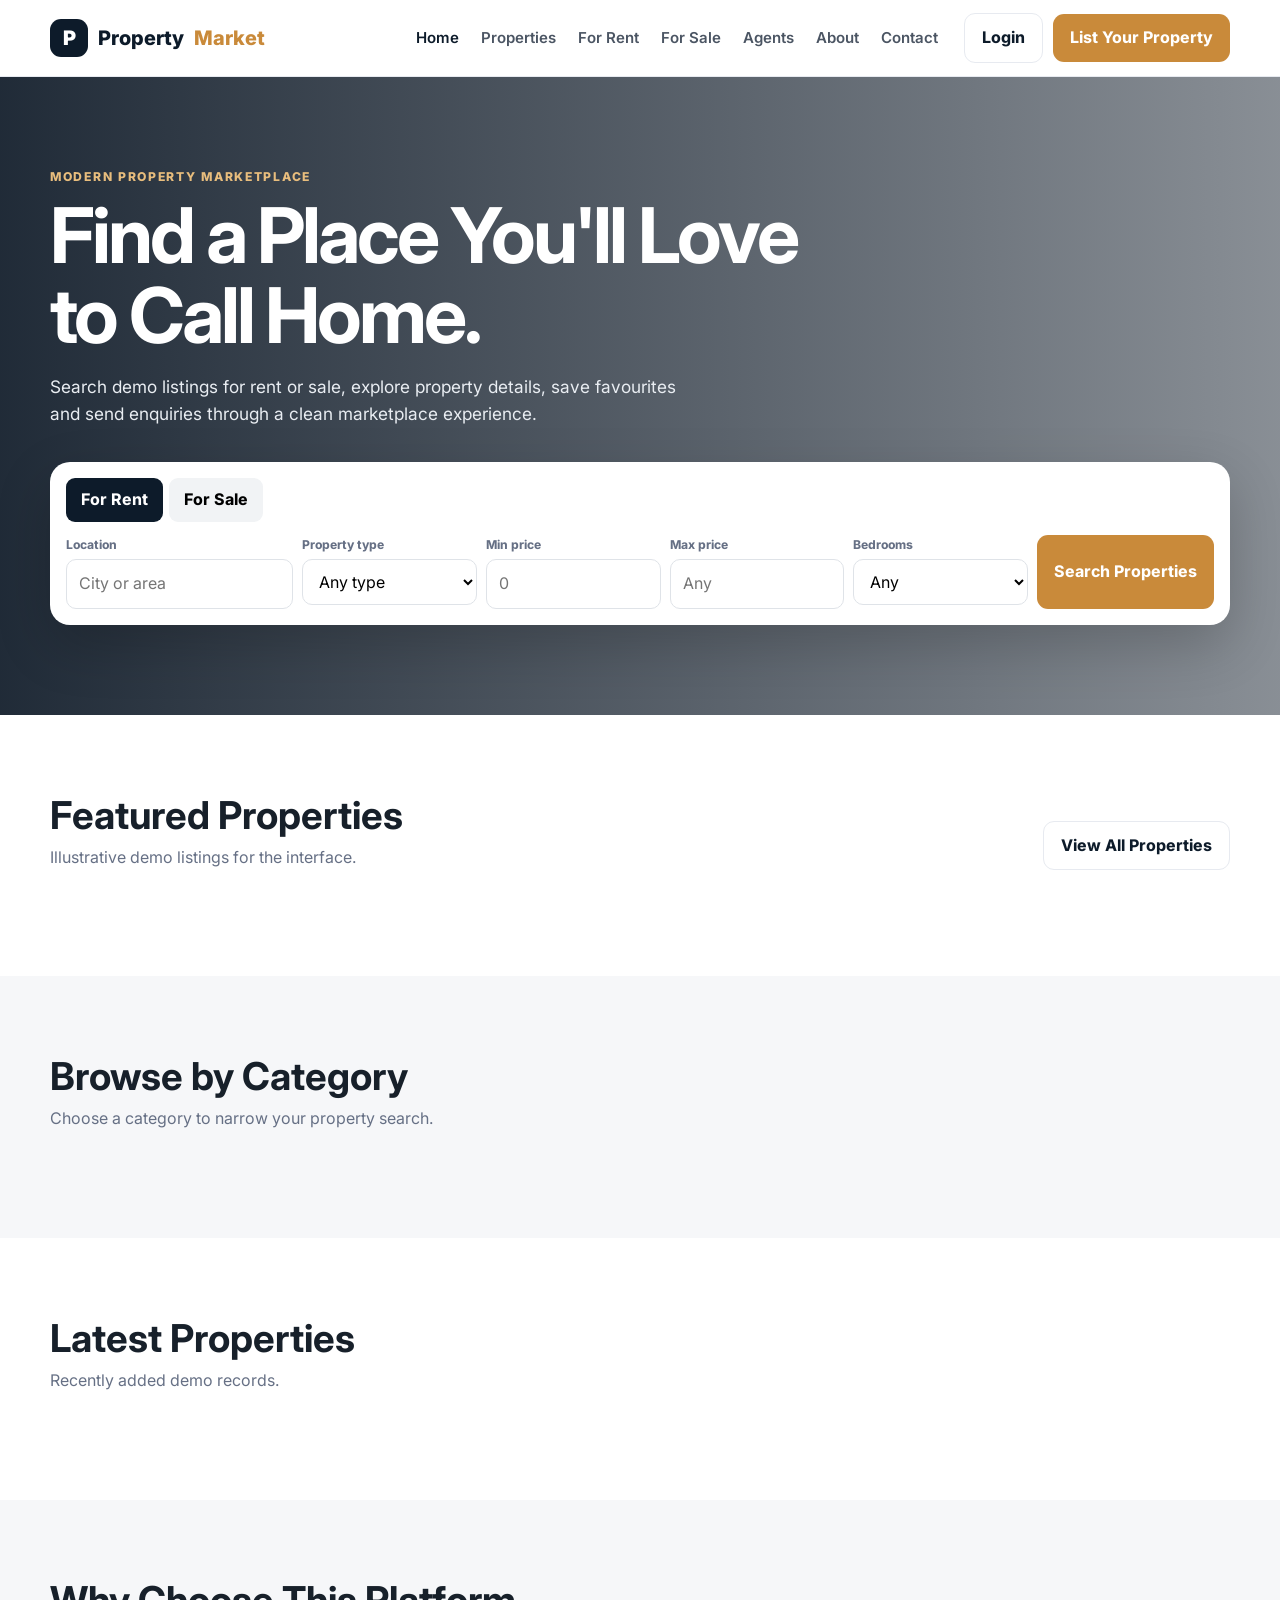
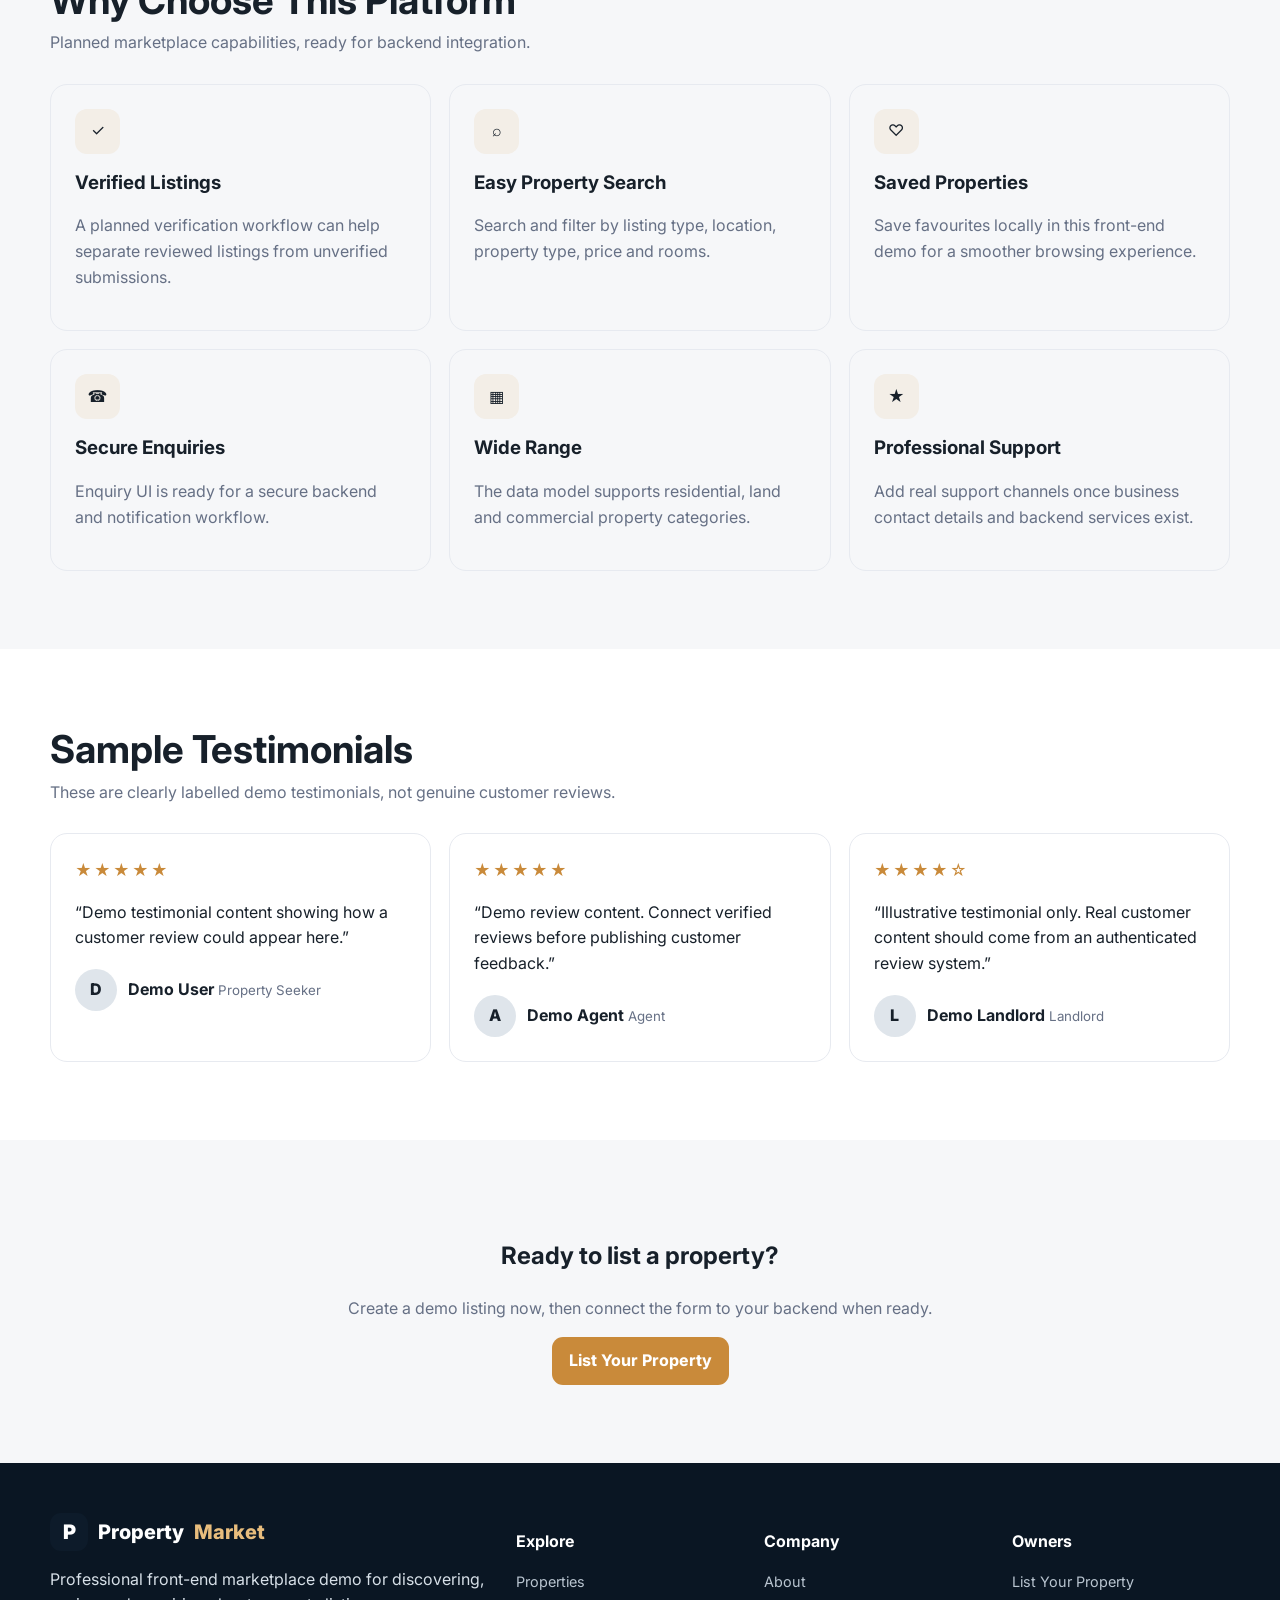
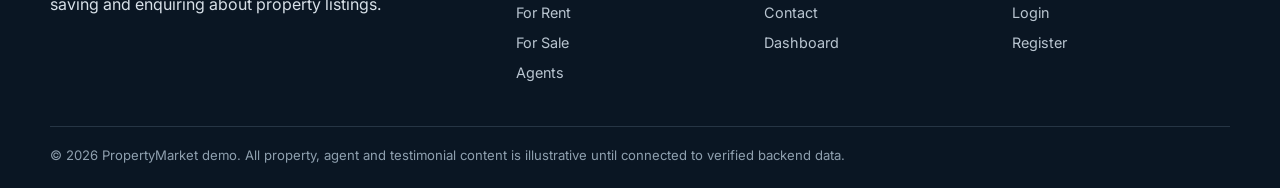
==== index.html @ e9b441b5 "add index" ====
<!doctype html>
<html lang="en"><head>
<meta charset="utf-8"><meta name="viewport" content="width=device-width,initial-scale=1">
<title>Home | Property Marketplace</title>
<meta name="description" content="Professional demo real-estate marketplace front end for property discovery, enquiries and listings.">
<meta property="og:title" content="Home | Property Marketplace"><meta property="og:description" content="Demo real-estate marketplace.">
<link rel="preconnect" href="https://fonts.googleapis.com"><link rel="preconnect" href="https://fonts.gstatic.com" crossorigin>
<link href="https://fonts.googleapis.com/css2?family=Inter:wght@400;500;600;700;800;900&display=swap" rel="stylesheet">
<link rel="stylesheet" href="style.css">
<link rel="stylesheet" href="responsive.css">
<link rel="stylesheet" href="dashboard.css">
<link rel="stylesheet" href="properties.js">
<link rel="stylesheet" href="app.js">
</head>
<body>
<header class="site-header"><div class="container nav">
<a class="logo" href="index.html"><span class="logo-mark">P</span> Property<span style="color:var(--accent)">Market</span></a>
<button class="menu-toggle" id="menuToggle" aria-label="Open navigation" aria-expanded="false">☰</button>
<nav class="nav-links" id="navLinks"><a class="active" href="index.html">Home</a><a class="" href="properties.html">Properties</a><a class="" href="properties.html?listingType=For%20Rent">For Rent</a><a class="" href="properties.html?listingType=For%20Sale">For Sale</a><a class="" href="agents.html">Agents</a><a class="" href="about.html">About</a><a class="" href="contact.html">Contact</a></nav>
<div class="nav-actions"><a class="btn btn-outline" href="login.html">Login</a><a class="btn btn-accent" href="list-property.html">List Your Property</a></div>
</div></header>

<main>
<section class="hero"><div class="container hero-inner"><div class="eyebrow">Modern property marketplace</div><h1>Find a Place You'll Love to Call Home.</h1><p>Search demo listings for rent or sale, explore property details, save favourites and send enquiries through a clean marketplace experience.</p>
<form class="search-panel" id="homeSearch"><div class="search-tabs"><button type="button" class="active" data-type="For Rent">For Rent</button><button type="button" data-type="For Sale">For Sale</button></div><input type="hidden" name="listingType" id="listingType" value="For Rent"><div class="search-grid">
<div class="field"><label>Location</label><input name="location" placeholder="City or area"></div><div class="field"><label>Property type</label><select name="propertyType"><option value="">Any type</option><option>Apartment</option><option>House</option><option>Duplex</option><option>Detached House</option><option>Terrace</option><option>Land</option><option>Commercial Property</option><option>Office</option><option>Shop</option></select></div>
<div class="field"><label>Min price</label><input name="minPrice" type="number" placeholder="0"></div><div class="field"><label>Max price</label><input name="maxPrice" type="number" placeholder="Any"></div><div class="field"><label>Bedrooms</label><select name="bedrooms"><option value="">Any</option><option>1</option><option>2</option><option>3</option><option>4</option><option>5</option></select></div><button class="btn btn-accent search-submit" type="submit">Search Properties</button>
</div></form></div></section>
<section class="section"><div class="container"><div class="section-head"><div><h2>Featured Properties</h2><p>Illustrative demo listings for the interface.</p></div><a class="btn btn-outline" href="properties.html">View All Properties</a></div><div class="cards" id="featuredGrid"></div></div></section>
<section class="section alt"><div class="container"><div class="section-head"><div><h2>Browse by Category</h2><p>Choose a category to narrow your property search.</p></div></div><div class="category-grid" id="categoryGrid"></div></div></section>
<section class="section"><div class="container"><div class="section-head"><div><h2>Latest Properties</h2><p>Recently added demo records.</p></div></div><div class="cards" id="latestGrid"></div></div></section>
<section class="section alt"><div class="container"><div class="section-head"><div><h2>Why Choose This Platform</h2><p>Planned marketplace capabilities, ready for backend integration.</p></div></div><div class="features">
<div class="feature"><div class="feature-icon">✓</div><h3>Verified Listings</h3><p class="muted">A planned verification workflow can help separate reviewed listings from unverified submissions.</p></div>
<div class="feature"><div class="feature-icon">⌕</div><h3>Easy Property Search</h3><p class="muted">Search and filter by listing type, location, property type, price and rooms.</p></div>
<div class="feature"><div class="feature-icon">♡</div><h3>Saved Properties</h3><p class="muted">Save favourites locally in this front-end demo for a smoother browsing experience.</p></div>
<div class="feature"><div class="feature-icon">☎</div><h3>Secure Enquiries</h3><p class="muted">Enquiry UI is ready for a secure backend and notification workflow.</p></div>
<div class="feature"><div class="feature-icon">▦</div><h3>Wide Range</h3><p class="muted">The data model supports residential, land and commercial property categories.</p></div>
<div class="feature"><div class="feature-icon">★</div><h3>Professional Support</h3><p class="muted">Add real support channels once business contact details and backend services exist.</p></div>
</div></div></section>
<section class="section"><div class="container"><div class="section-head"><div><h2>Sample Testimonials</h2><p>These are clearly labelled demo testimonials, not genuine customer reviews.</p></div></div><div class="testimonials">
<div class="testimonial"><div class="stars">★★★★★</div><p>“Demo testimonial content showing how a customer review could appear here.”</p><div class="person"><div class="avatar">D</div><div><strong>Demo User</strong><small class="muted"> Property Seeker</small></div></div></div>
<div class="testimonial"><div class="stars">★★★★★</div><p>“Demo review content. Connect verified reviews before publishing customer feedback.”</p><div class="person"><div class="avatar">A</div><div><strong>Demo Agent</strong><small class="muted"> Agent</small></div></div></div>
<div class="testimonial"><div class="stars">★★★★☆</div><p>“Illustrative testimonial only. Real customer content should come from an authenticated review system.”</p><div class="person"><div class="avatar">L</div><div><strong>Demo Landlord</strong><small class="muted"> Landlord</small></div></div></div>
</div></div></section>
<section class="section alt"><div class="container" style="text-align:center"><h2>Ready to list a property?</h2><p class="muted">Create a demo listing now, then connect the form to your backend when ready.</p><a class="btn btn-accent" href="list-property.html">List Your Property</a></div></section>
</main>

<footer class="site-footer"><div class="container"><div class="footer-grid">
<div><div class="logo" style="color:#fff"><span class="logo-mark">P</span> Property<span style="color:#e8bd7d">Market</span></div><p>Professional front-end marketplace demo for discovering, saving and enquiring about property listings.</p></div>
<div><h3>Explore</h3><a href="properties.html">Properties</a><a href="properties.html?listingType=For%20Rent">For Rent</a><a href="properties.html?listingType=For%20Sale">For Sale</a><a href="agents.html">Agents</a></div>
<div><h3>Company</h3><a href="about.html">About</a><a href="contact.html">Contact</a><a href="dashboard.html">Dashboard</a></div>
<div><h3>Owners</h3><a href="list-property.html">List Your Property</a><a href="login.html">Login</a><a href="register.html">Register</a></div>
</div><div class="copyright">© 2026 PropertyMarket demo. All property, agent and testimonial content is illustrative until connected to verified backend data.</div></div></footer>
<div id="toast" class="toast" role="status" aria-live="polite"></div><button id="backTop" class="backtop" aria-label="Back to top">↑</button>
<script src="js/properties.js"></script><script src="js/app.js"></script></body></html>
---- style.css ----
:root{
  --navy:#0d1b2a;--navy-2:#14283d;--ink:#17202a;--muted:#667085;
  --line:#e7eaf0;--bg:#f6f7f9;--white:#fff;--accent:#c98a3a;
  --accent-dark:#a86d25;--success:#198754;--danger:#c0392b;
  --radius:18px;--shadow:0 12px 35px rgba(13,27,42,.09);
  --container:1180px;
}
*{box-sizing:border-box}html{scroll-behavior:smooth}
body{margin:0;font-family:Inter,system-ui,-apple-system,BlinkMacSystemFont,"Segoe UI",sans-serif;color:var(--ink);background:var(--white);line-height:1.6}
img{max-width:100%;display:block}button,input,select,textarea{font:inherit}
button{cursor:pointer}.container{width:min(var(--container),calc(100% - 36px));margin:auto}
a{color:inherit;text-decoration:none}.muted{color:var(--muted)}.hidden{display:none!important}
.site-header{position:sticky;top:0;z-index:1000;background:rgba(255,255,255,.96);backdrop-filter:blur(14px);border-bottom:1px solid var(--line)}
.nav{height:76px;display:flex;align-items:center;gap:26px}
.logo{display:flex;align-items:center;gap:10px;font-size:1.25rem;font-weight:800;white-space:nowrap;color:var(--navy)}
.logo-mark{width:38px;height:38px;border-radius:11px;background:var(--navy);color:#fff;display:grid;place-items:center;font-weight:900}
.nav-links{display:flex;align-items:center;gap:22px;margin-left:auto}
.nav-links a{font-size:.94rem;color:#4b5563;font-weight:600}.nav-links a:hover,.nav-links a.active{color:var(--navy)}
.nav-actions{display:flex;align-items:center;gap:10px}
.btn{border:0;border-radius:11px;padding:11px 17px;font-weight:750;display:inline-flex;align-items:center;justify-content:center;gap:8px;transition:.2s}
.btn-primary{background:var(--navy);color:#fff}.btn-primary:hover{background:#203b57;transform:translateY(-1px)}
.btn-accent{background:var(--accent);color:#fff}.btn-accent:hover{background:var(--accent-dark)}
.btn-outline{background:#fff;border:1px solid var(--line);color:var(--navy)}.btn-outline:hover{border-color:#b9c1cc}
.btn-ghost{background:transparent;color:var(--navy)}
.menu-toggle{display:none;border:0;background:transparent;font-size:1.5rem}
.hero{min-height:610px;display:grid;place-items:center;background:linear-gradient(90deg,rgba(8,20,34,.9),rgba(8,20,34,.48)),url("../images/hero/hero-placeholder.svg") center/cover}
.hero-inner{padding:90px 0;color:#fff}
.eyebrow{text-transform:uppercase;letter-spacing:.14em;font-size:.76rem;font-weight:800;color:#e8bd7d}
.hero h1{font-size:clamp(2.4rem,6vw,5rem);line-height:1.03;max-width:760px;margin:10px 0 18px;letter-spacing:-.04em}
.hero p{max-width:650px;color:#e9edf2;font-size:1.08rem}
.search-panel{margin-top:34px;background:#fff;color:var(--ink);padding:16px;border-radius:20px;box-shadow:0 20px 55px rgba(0,0,0,.2)}
.search-tabs{display:flex;gap:6px;margin-bottom:13px}.search-tabs button{border:0;background:#f1f3f5;padding:9px 15px;border-radius:9px;font-weight:750}.search-tabs button.active{background:var(--navy);color:#fff}
.search-grid{display:grid;grid-template-columns:1.3fr 1fr 1fr 1fr 1fr auto;gap:9px}
.field{display:flex;flex-direction:column;gap:5px}.field label{font-size:.76rem;font-weight:750;color:#667085}.field input,.field select,.field textarea{width:100%;border:1px solid #dfe3e8;background:#fff;border-radius:10px;padding:11px 12px;outline:none}.field input:focus,.field select:focus,.field textarea:focus{border-color:var(--accent);box-shadow:0 0 0 3px rgba(201,138,58,.12)}
.section{padding:78px 0}.section.alt{background:var(--bg)}
.section-head{display:flex;align-items:end;justify-content:space-between;gap:20px;margin-bottom:28px}.section-head h2{margin:0;font-size:clamp(1.7rem,3vw,2.4rem);line-height:1.15}.section-head p{margin:8px 0 0;color:var(--muted)}
.cards{display:grid;grid-template-columns:repeat(3,1fr);gap:20px}
.property-card{background:#fff;border:1px solid var(--line);border-radius:var(--radius);overflow:hidden;box-shadow:0 4px 15px rgba(13,27,42,.04);transition:.22s;position:relative}
.property-card:hover{transform:translateY(-4px);box-shadow:var(--shadow)}
.card-image{height:235px;background:#e9edf1;position:relative;overflow:hidden}.card-image img{width:100%;height:100%;object-fit:cover}
.badge{position:absolute;top:13px;left:13px;padding:6px 9px;border-radius:8px;background:#fff;font-size:.73rem;font-weight:800}.badge.sale{background:var(--accent);color:#fff}
.favorite{position:absolute;right:13px;top:13px;width:38px;height:38px;border:0;border-radius:50%;background:rgba(255,255,255,.95);display:grid;place-items:center;font-size:1.05rem}
.favorite.active{color:#d64545}.card-body{padding:18px}.price{font-weight:850;font-size:1.2rem;color:var(--navy)}.card-title{font-size:1.05rem;font-weight:800;margin:5px 0}.location{font-size:.88rem;color:var(--muted)}.meta{display:flex;gap:14px;flex-wrap:wrap;margin:14px 0;color:#52606d;font-size:.82rem}.meta span{display:flex;gap:5px;align-items:center}.card-footer{display:flex;justify-content:space-between;align-items:center;gap:10px;padding-top:13px;border-top:1px solid var(--line)}
.category-grid{display:grid;grid-template-columns:repeat(7,1fr);gap:13px}.category{padding:20px 12px;border:1px solid var(--line);border-radius:16px;text-align:center;background:#fff;transition:.2s}.category:hover{transform:translateY(-3px);border-color:#c9d0d9}.category-icon{width:48px;height:48px;margin:0 auto 10px;border-radius:14px;background:#f1f4f7;display:grid;place-items:center;font-size:1.35rem}.category strong{font-size:.9rem}
.features{display:grid;grid-template-columns:repeat(3,1fr);gap:18px}.feature{padding:24px;border:1px solid var(--line);border-radius:17px}.feature-icon{width:45px;height:45px;border-radius:12px;background:#f3eee7;display:grid;place-items:center;margin-bottom:14px}.feature h3{margin:0 0 5px}
.testimonials{display:grid;grid-template-columns:repeat(3,1fr);gap:18px}.testimonial{border:1px solid var(--line);border-radius:17px;padding:24px;background:#fff}.stars{color:#c98a3a;letter-spacing:2px}.person{display:flex;align-items:center;gap:11px;margin-top:18px}.avatar{width:42px;height:42px;border-radius:50%;background:#dfe5eb;display:grid;place-items:center;font-weight:800}
.page-hero{padding:70px 0;background:var(--navy);color:#fff}.page-hero h1{font-size:clamp(2rem,4vw,3.4rem);margin:0 0 10px}.page-hero p{max-width:700px;color:#d9e0e7}
.toolbar{display:flex;gap:10px;justify-content:space-between;align-items:center;margin-bottom:22px;flex-wrap:wrap}.toolbar-left,.toolbar-right{display:flex;gap:9px;align-items:center}.toolbar select{border:1px solid var(--line);padding:10px;border-radius:9px;background:#fff}.view-btn{border:1px solid var(--line);background:#fff;border-radius:9px;padding:9px 11px}.view-btn.active{background:var(--navy);color:#fff}
.list-grid.list-mode{grid-template-columns:1fr}.list-mode .property-card{display:grid;grid-template-columns:280px 1fr}.list-mode .card-image{height:100%;min-height:220px}
.filters{display:grid;grid-template-columns:repeat(4,1fr);gap:12px;padding:18px;background:#fff;border:1px solid var(--line);border-radius:17px;margin-bottom:25px}.filter-actions{display:flex;align-items:end;gap:8px}
.detail-layout{display:grid;grid-template-columns:1.6fr .8fr;gap:28px}.gallery-main{height:480px;border-radius:18px;overflow:hidden;background:#e9edf1}.gallery-main img{width:100%;height:100%;object-fit:cover}.thumbs{display:flex;gap:10px;margin-top:10px;overflow:auto}.thumb{width:85px;height:65px;border:2px solid transparent;border-radius:9px;overflow:hidden;padding:0;flex:none}.thumb.active{border-color:var(--accent)}.thumb img{width:100%;height:100%;object-fit:cover}.detail-card{border:1px solid var(--line);border-radius:18px;padding:22px;background:#fff}.detail-price{font-size:2rem;font-weight:900;color:var(--navy)}.detail-grid{display:grid;grid-template-columns:repeat(4,1fr);gap:12px;margin:20px 0}.detail-stat{padding:14px;background:var(--bg);border-radius:12px}.detail-stat small{display:block;color:var(--muted)}.amenities{display:grid;grid-template-columns:repeat(3,1fr);gap:10px}.amenity{padding:11px;border:1px solid var(--line);border-radius:10px;font-size:.9rem}
.form-layout{display:grid;grid-template-columns:1fr 330px;gap:25px}.form-card{background:#fff;border:1px solid var(--line);border-radius:18px;padding:24px}.form-section{padding:22px 0;border-top:1px solid var(--line)}.form-section:first-child{border-top:0;padding-top:0}.form-section h3{margin-top:0}.form-grid{display:grid;grid-template-columns:repeat(2,1fr);gap:15px}.full{grid-column:1/-1}.check-grid{display:grid;grid-template-columns:repeat(3,1fr);gap:9px}.check{display:flex;align-items:center;gap:8px;padding:9px;border:1px solid var(--line);border-radius:9px}.upload{border:2px dashed #cbd2da;border-radius:15px;padding:28px;text-align:center;background:#fafbfc}.previews{display:grid;grid-template-columns:repeat(5,1fr);gap:10px;margin-top:15px}.preview{height:100px;border-radius:10px;overflow:hidden;position:relative;background:#eee}.preview img{width:100%;height:100%;object-fit:cover}.preview button{position:absolute;right:5px;top:5px;border:0;border-radius:50%;width:26px;height:26px}
.notice{padding:12px 14px;border-radius:10px;background:#fff7e8;border:1px solid #f1d9ac;color:#75511e;font-size:.9rem}.success{padding:13px;border-radius:10px;background:#eaf7ef;color:#176b3a;border:1px solid #bde4cb}
.dashboard{display:grid;grid-template-columns:230px 1fr;min-height:650px}.sidebar{background:var(--navy);color:#fff;padding:22px}.side-link{display:block;padding:11px 12px;border-radius:9px;color:#dce4ec;margin:3px 0}.side-link.active,.side-link:hover{background:#203b57;color:#fff}.dash-main{padding:30px;background:var(--bg)}.stat-grid{display:grid;grid-template-columns:repeat(5,1fr);gap:14px}.stat-card{background:#fff;padding:18px;border:1px solid var(--line);border-radius:15px}.stat-card strong{font-size:1.7rem;display:block}.table-wrap{overflow:auto;background:#fff;border:1px solid var(--line);border-radius:15px;margin-top:20px}.table{width:100%;border-collapse:collapse;min-width:750px}.table th,.table td{text-align:left;padding:13px;border-bottom:1px solid var(--line);font-size:.88rem}.table th{color:var(--muted);background:#fafbfc}
.agents-grid{display:grid;grid-template-columns:repeat(3,1fr);gap:20px}.agent-card{border:1px solid var(--line);border-radius:17px;padding:20px;background:#fff;text-align:center}.agent-avatar{width:82px;height:82px;border-radius:50%;margin:auto;background:#e1e7ec;display:grid;place-items:center;font-size:1.5rem;font-weight:800}
.about-grid{display:grid;grid-template-columns:1fr 1fr;gap:30px;align-items:center}.map-placeholder{min-height:300px;border-radius:18px;background:repeating-linear-gradient(45deg,#eef1f4,#eef1f4 12px,#e7eaee 12px,#e7eaee 24px);display:grid;place-items:center;color:#67717e}
.auth-wrap{min-height:calc(100vh - 76px);display:grid;place-items:center;background:var(--bg);padding:50px 0}.auth-card{width:min(460px,100%);background:#fff;border:1px solid var(--line);border-radius:20px;padding:28px;box-shadow:var(--shadow)}.auth-card h1{margin-top:0}
.modal{position:fixed;inset:0;background:rgba(8,15,24,.62);display:none;place-items:center;padding:20px;z-index:2000}.modal.open{display:grid}.modal-box{width:min(760px,100%);max-height:90vh;overflow:auto;background:#fff;border-radius:18px;padding:24px;position:relative}.modal-close{position:absolute;right:15px;top:13px;border:0;background:#f0f2f4;border-radius:50%;width:34px;height:34px}
.toast{position:fixed;right:20px;bottom:20px;z-index:3000;background:var(--navy);color:#fff;padding:13px 17px;border-radius:11px;box-shadow:var(--shadow);transform:translateY(120px);opacity:0;transition:.25s}.toast.show{transform:translateY(0);opacity:1}
.site-footer{background:#0a1623;color:#d7e0e8;padding:50px 0 22px}.footer-grid{display:grid;grid-template-columns:2fr 1fr 1fr 1fr;gap:30px}.footer-grid h3{color:#fff;font-size:1rem}.footer-grid a{display:block;color:#b9c5d0;margin:7px 0;font-size:.9rem}.copyright{border-top:1px solid #263544;margin-top:35px;padding-top:18px;color:#8fa0af;font-size:.82rem}
.backtop{position:fixed;right:20px;bottom:75px;width:40px;height:40px;border:0;border-radius:50%;background:var(--accent);color:#fff;display:none;z-index:900}.backtop.show{display:block}
.empty{padding:50px 20px;text-align:center;color:var(--muted);border:1px dashed #cbd2da;border-radius:15px}
@media(max-width:1050px){.nav-links{gap:13px}.category-grid{grid-template-columns:repeat(4,1fr)}.search-grid{grid-template-columns:repeat(3,1fr)}.search-grid .search-submit{grid-column:span 3}.cards{grid-template-columns:repeat(2,1fr)}.stat-grid{grid-template-columns:repeat(3,1fr)}}
@media(max-width:800px){.menu-toggle{display:block;margin-left:auto}.nav-links{position:absolute;top:76px;left:0;right:0;background:#fff;border-bottom:1px solid var(--line);padding:16px 18px;display:none;flex-direction:column;align-items:stretch}.nav-links.open{display:flex}.nav-actions{display:none}.hero{min-height:700px}.search-grid{grid-template-columns:1fr 1fr}.search-grid .search-submit{grid-column:span 2}.detail-layout,.form-layout,.about-grid{grid-template-columns:1fr}.dashboard{grid-template-columns:1fr}.sidebar{display:none}.stat-grid{grid-template-columns:repeat(2,1fr)}.features,.testimonials,.agents-grid{grid-template-columns:1fr 1fr}.footer-grid{grid-template-columns:1fr 1fr}.detail-grid{grid-template-columns:repeat(2,1fr)}}
@media(max-width:560px){.container{width:min(var(--container),calc(100% - 24px))}.nav{height:66px}.nav-links{top:66px}.hero-inner{padding:70px 0}.hero h1{font-size:2.45rem}.search-grid,.cards,.features,.testimonials,.agents-grid,.form-grid{grid-template-columns:1fr}.search-grid .search-submit{grid-column:auto}.category-grid{grid-template-columns:repeat(2,1fr)}.section{padding:55px 0}.section-head{align-items:flex-start;flex-direction:column}.toolbar{align-items:stretch}.toolbar-left,.toolbar-right{width:100%}.filters{grid-template-columns:1fr}.list-mode .property-card{display:block}.list-mode .card-image{height:220px}.detail-grid{grid-template-columns:1fr 1fr}.amenities,.check-grid{grid-template-columns:1fr 1fr}.previews{grid-template-columns:repeat(3,1fr)}.footer-grid{grid-template-columns:1fr}.page-hero{padding:52px 0}}
---- responsive.css ----
/* Additional responsive rules are kept in style.css for this demo. This file is reserved for project-specific overrides. */
---- dashboard.css ----
/* Dashboard-specific overrides can be added here. */
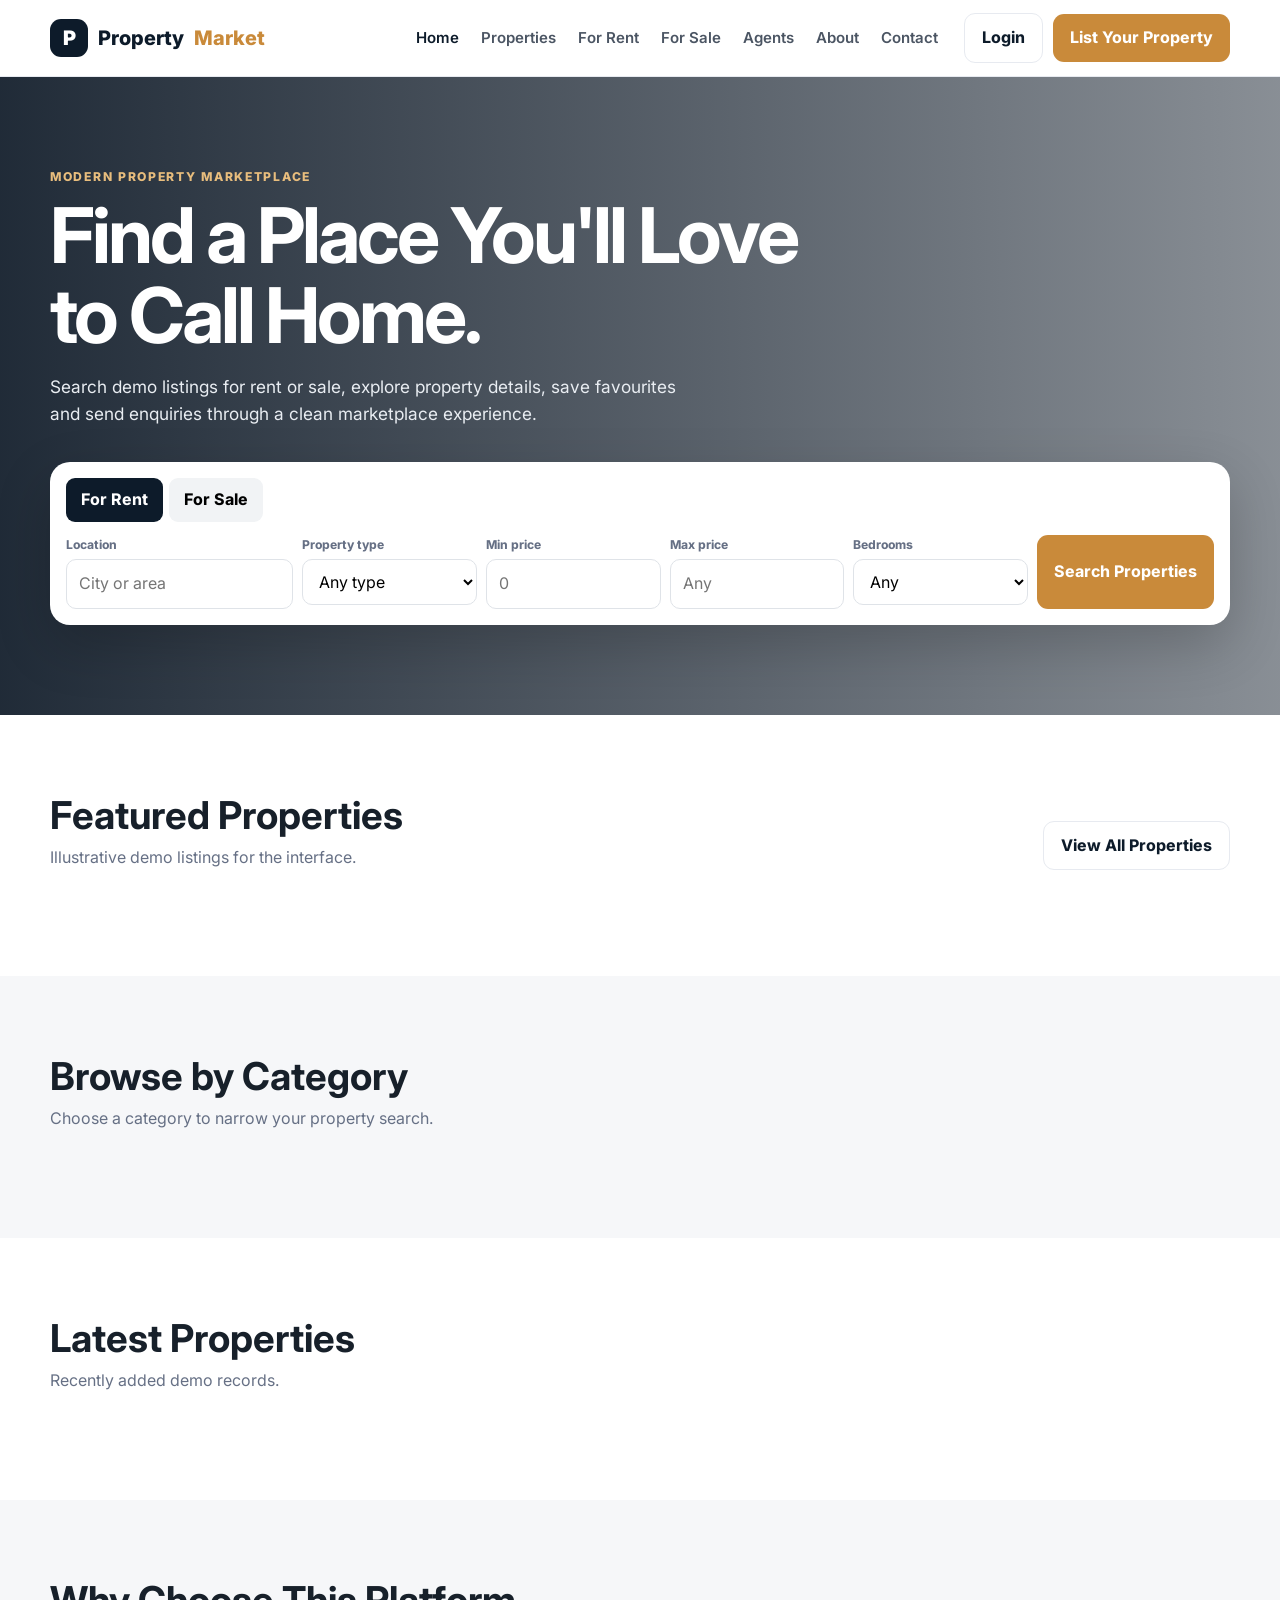
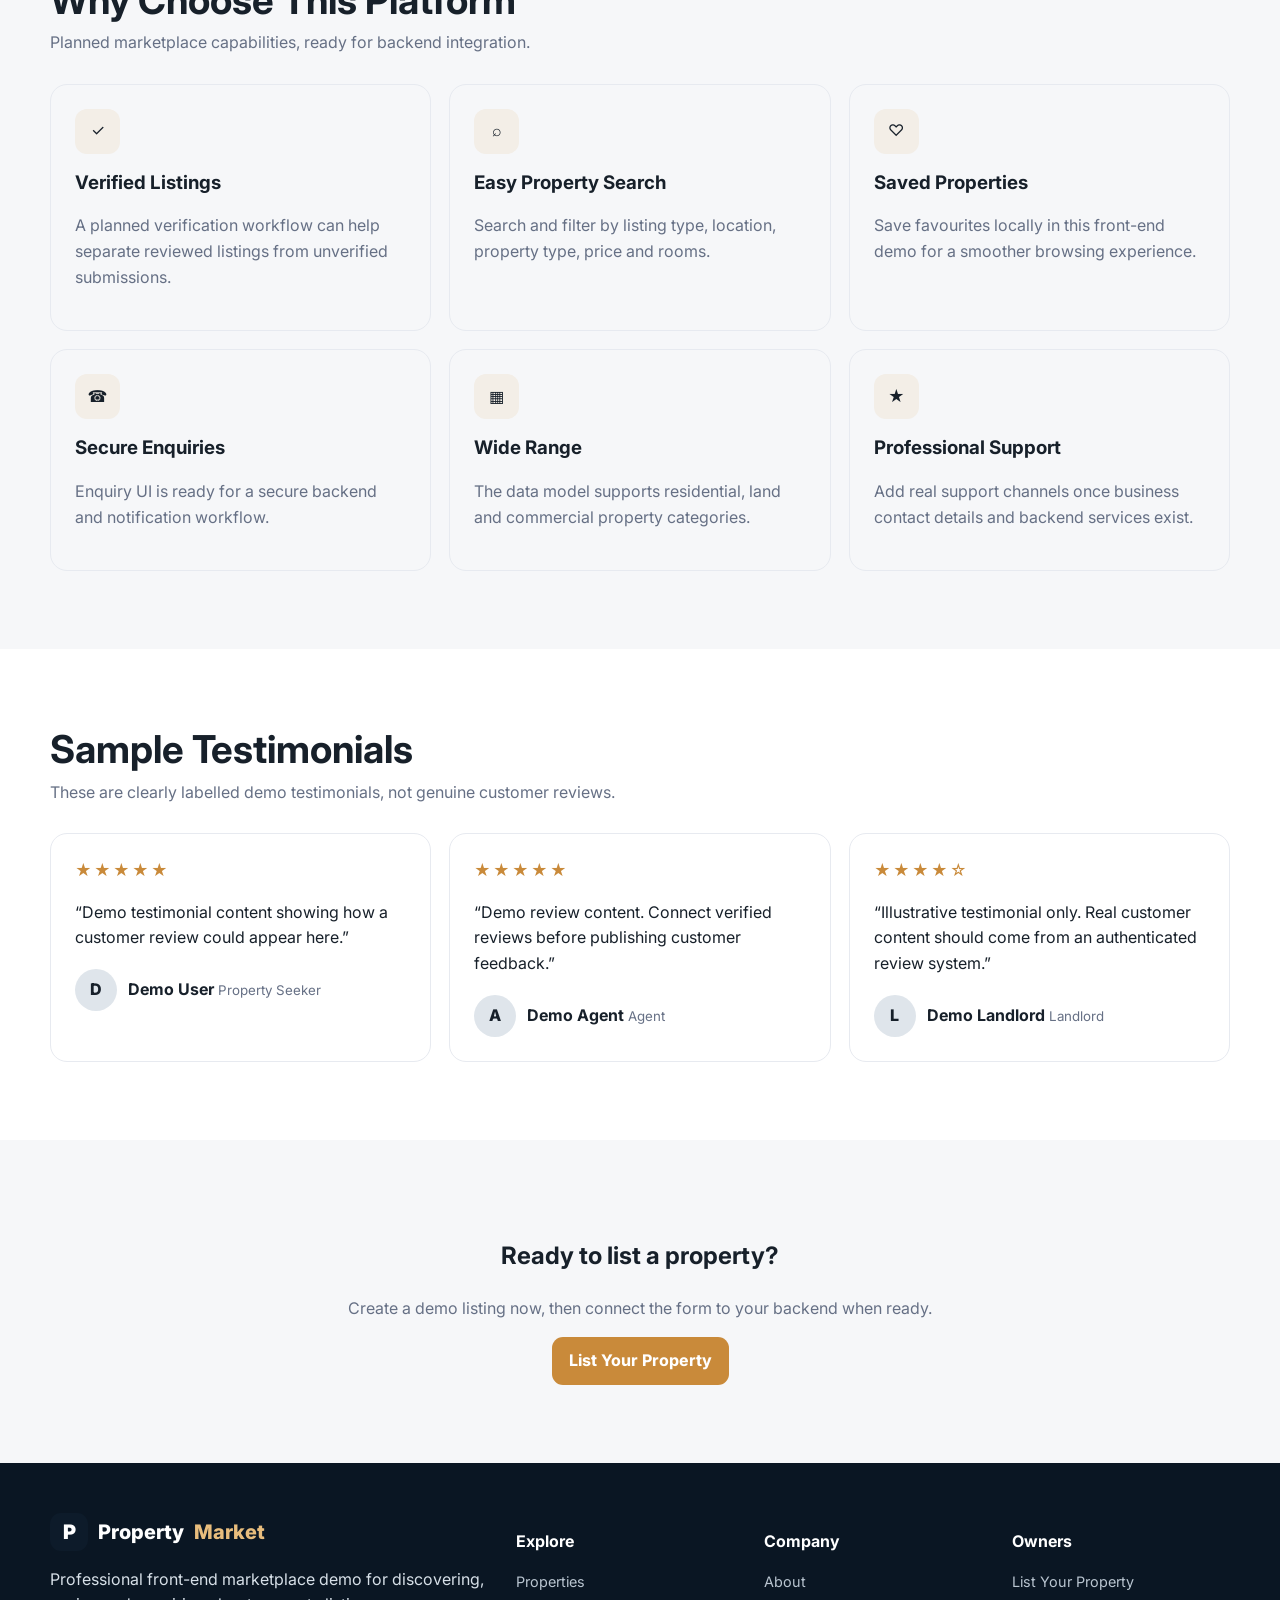
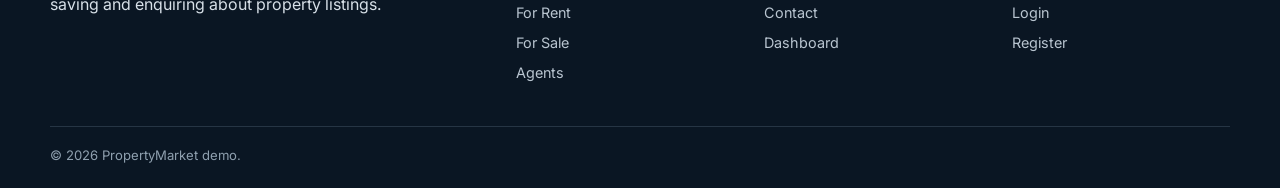
==== commit ae757522: "add index.html" ====
--- a/index.html
+++ b/index.html
@@ -50,6 +50,6 @@
 <div><h3>Explore</h3><a href="properties.html">Properties</a><a href="properties.html?listingType=For%20Rent">For Rent</a><a href="properties.html?listingType=For%20Sale">For Sale</a><a href="agents.html">Agents</a></div>
 <div><h3>Company</h3><a href="about.html">About</a><a href="contact.html">Contact</a><a href="dashboard.html">Dashboard</a></div>
 <div><h3>Owners</h3><a href="list-property.html">List Your Property</a><a href="login.html">Login</a><a href="register.html">Register</a></div>
-</div><div class="copyright">© 2026 PropertyMarket demo. All property, agent and testimonial content is illustrative until connected to verified backend data.</div></div></footer>
+</div><div class="copyright">© 2026 PropertyMarket demo.</div></div></footer>
 <div id="toast" class="toast" role="status" aria-live="polite"></div><button id="backTop" class="backtop" aria-label="Back to top">↑</button>
 <script src="js/properties.js"></script><script src="js/app.js"></script></body></html>
